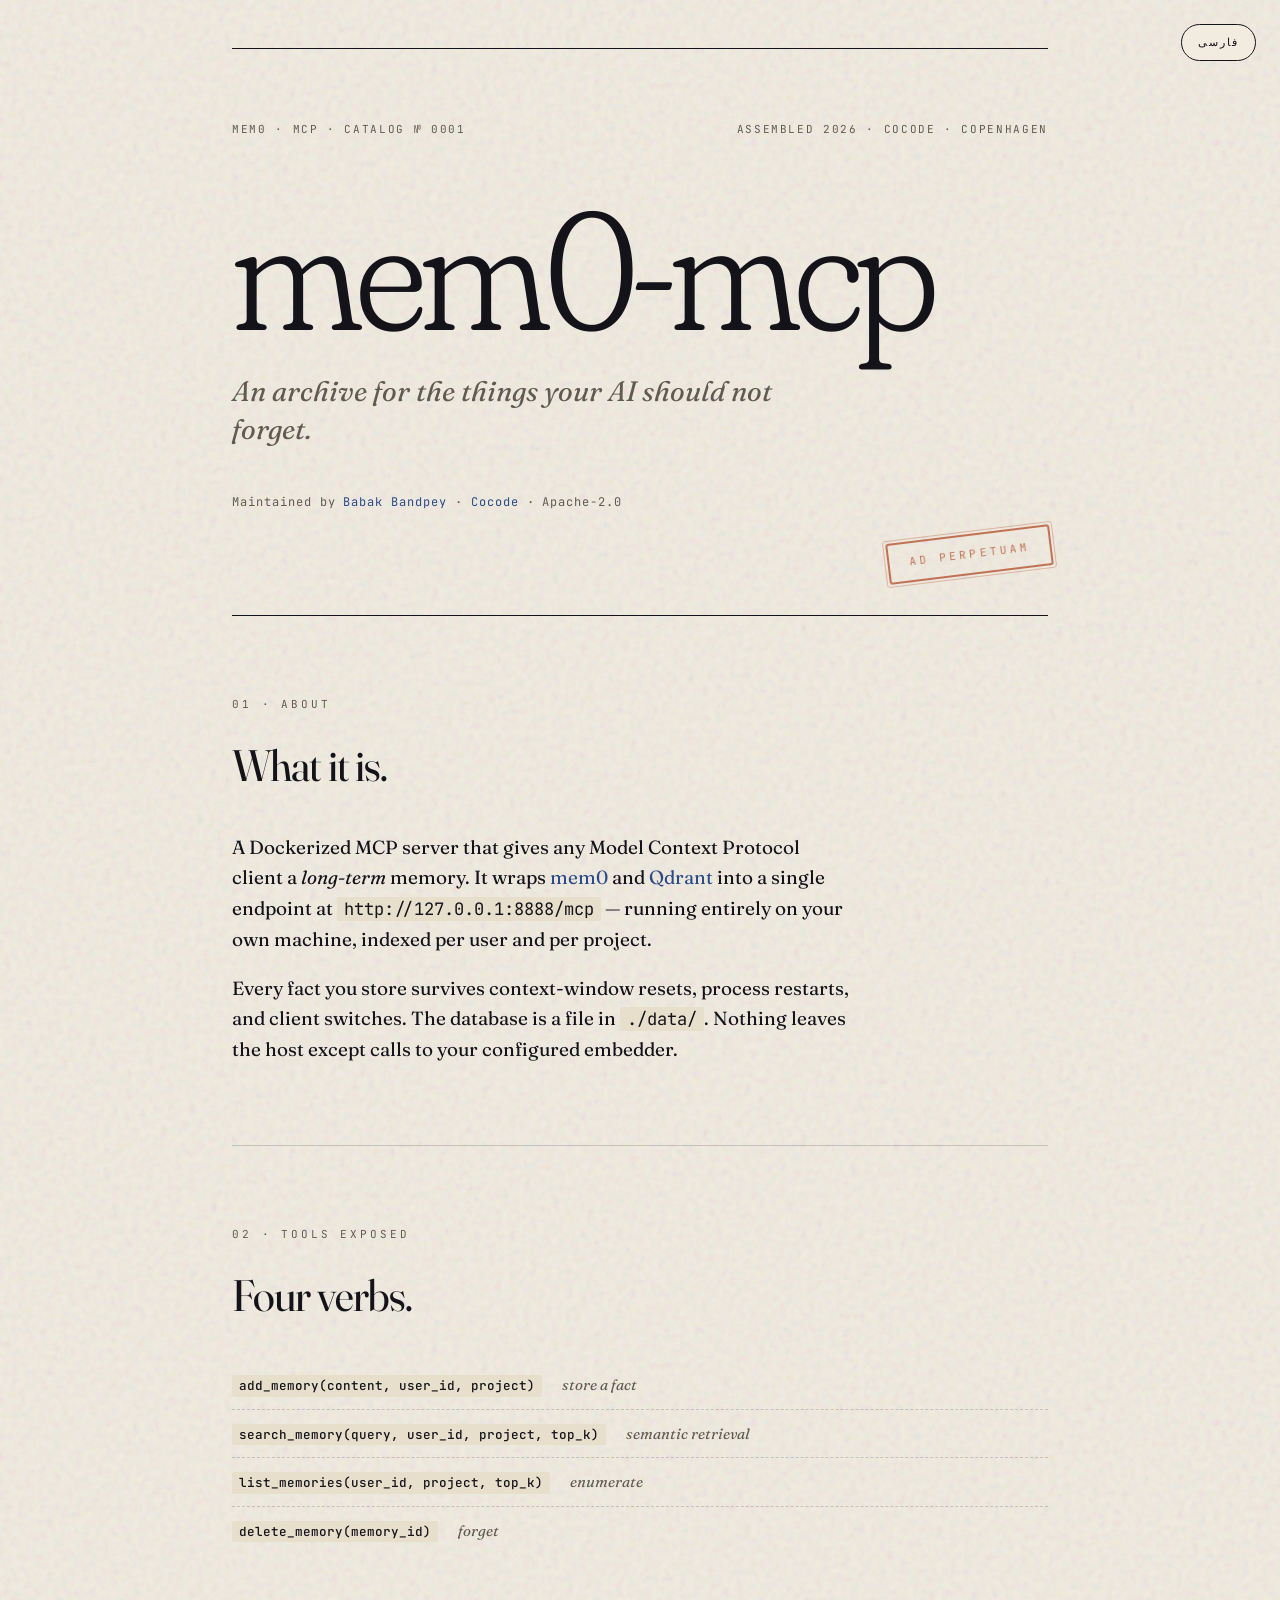
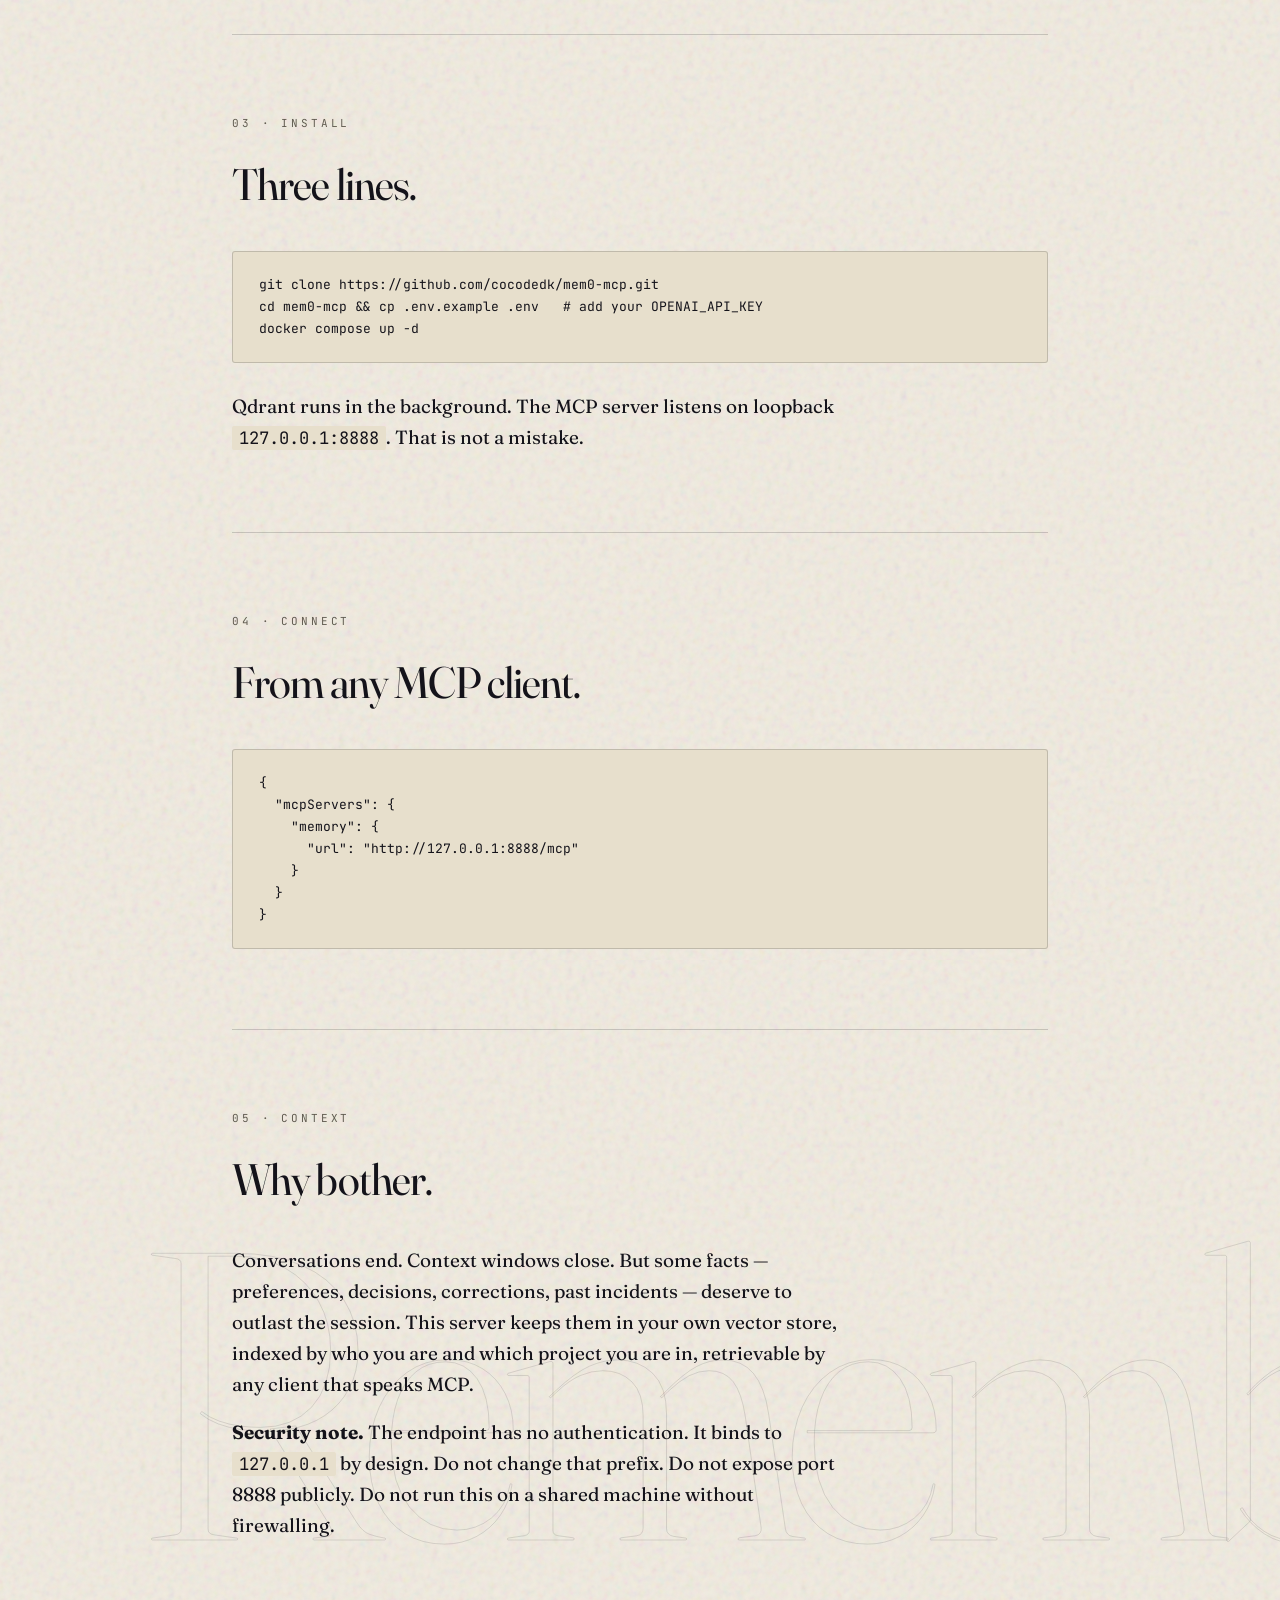
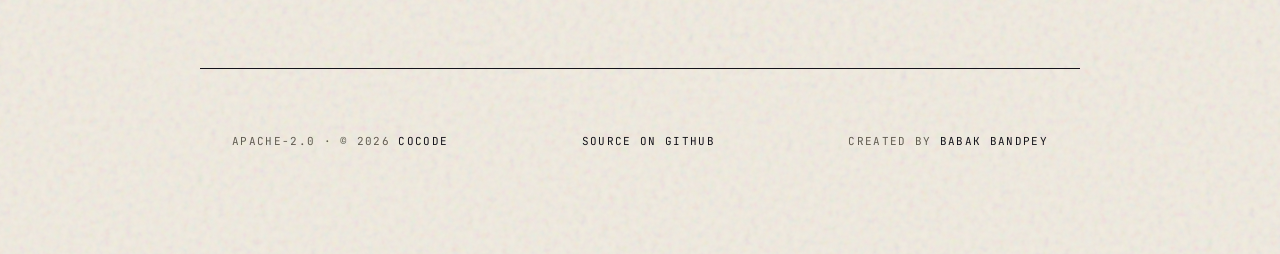
==== website/index.html @ 7f28f159 "feat: add bilingual GitHub Pages site with editorial archive design" ====
<!DOCTYPE html>
<html lang="en">
<head>
<meta charset="UTF-8" />
<meta name="viewport" content="width=device-width, initial-scale=1" />
<title>mem0-mcp — a long-term memory MCP server</title>
<meta name="description" content="A Dockerized MCP server that gives any Model Context Protocol client a durable, per-user memory. Wraps mem0 and Qdrant, runs on your own machine." />
<meta name="robots" content="index, follow" />
<link rel="canonical" href="https://cocodedk.github.io/mem0-mcp/" />
<link rel="alternate" hreflang="en" href="https://cocodedk.github.io/mem0-mcp/" />
<link rel="alternate" hreflang="fa" href="https://cocodedk.github.io/mem0-mcp/fa/" />
<link rel="alternate" hreflang="x-default" href="https://cocodedk.github.io/mem0-mcp/" />
<link rel="icon" type="image/svg+xml" href="favicon.svg" />

<meta property="og:type" content="website" />
<meta property="og:site_name" content="mem0-mcp" />
<meta property="og:title" content="mem0-mcp — a long-term memory MCP server" />
<meta property="og:description" content="A Dockerized MCP server that gives any Model Context Protocol client a durable, per-user memory." />
<meta property="og:url" content="https://cocodedk.github.io/mem0-mcp/" />
<meta property="og:locale" content="en_US" />
<meta property="og:locale:alternate" content="fa_IR" />
<meta name="twitter:card" content="summary" />
<meta name="twitter:title" content="mem0-mcp — a long-term memory MCP server" />
<meta name="twitter:description" content="A Dockerized MCP server that gives any Model Context Protocol client a durable, per-user memory." />

<link rel="preconnect" href="https://fonts.googleapis.com" />
<link rel="preconnect" href="https://fonts.gstatic.com" crossorigin />
<link href="https://fonts.googleapis.com/css2?family=Fraunces:ital,opsz,wght,SOFT,WONK@0,9..144,300..700,0..100,0..1;1,9..144,300..700,0..100,0..1&family=JetBrains+Mono:wght@400;500&display=swap" rel="stylesheet" />
<link rel="stylesheet" href="styles.css" />

<script type="application/ld+json">
{
  "@context": "https://schema.org",
  "@type": "SoftwareApplication",
  "name": "mem0-mcp",
  "description": "A Dockerized MCP server that gives any Model Context Protocol client a durable, per-user memory. Wraps mem0 and Qdrant, runs on your own machine.",
  "url": "https://cocodedk.github.io/mem0-mcp/",
  "downloadUrl": "https://github.com/cocodedk/mem0-mcp",
  "applicationCategory": "DeveloperApplication",
  "operatingSystem": "Linux, macOS, Windows",
  "offers": { "@type": "Offer", "price": "0", "priceCurrency": "USD" },
  "author": {
    "@type": "Person",
    "name": "Babak Bandpey",
    "url": "https://cocode.dk",
    "sameAs": ["https://linkedin.com/in/babakbandpey", "https://github.com/cocodedk"]
  },
  "codeRepository": "https://github.com/cocodedk/mem0-mcp"
}
</script>
</head>
<body>
<a href="fa/" class="lang">فارسی</a>

<main class="container">
  <header class="hero">
    <div class="hero__meta">
      <span class="reveal reveal-1">MEM0 · MCP · CATALOG &#8470; 0001</span>
      <span class="reveal reveal-1">Assembled 2026 · Cocode · Copenhagen</span>
    </div>
    <h1 class="hero__title reveal reveal-2">mem0-mcp</h1>
    <p class="hero__subtitle reveal reveal-3">An archive for the things your AI should not forget.</p>
    <p class="hero__byline reveal reveal-4">Maintained by <a href="https://linkedin.com/in/babakbandpey" target="_blank" rel="noreferrer">Babak Bandpey</a> &middot; <a href="https://cocode.dk" target="_blank" rel="noreferrer">Cocode</a> &middot; Apache-2.0</p>
    <div class="hero__stamp stamp-in">Ad Perpetuam</div>
  </header>

  <section>
    <p class="section__num">01 &middot; About</p>
    <h2 class="section__title">What it is.</h2>
    <div class="prose">
      <p>A Dockerized MCP server that gives any Model Context Protocol client a <em>long-term</em> memory. It wraps <a href="https://github.com/mem0ai/mem0" target="_blank" rel="noreferrer">mem0</a> and <a href="https://qdrant.tech" target="_blank" rel="noreferrer">Qdrant</a> into a single endpoint at <code>http://127.0.0.1:8888/mcp</code> &mdash; running entirely on your own machine, indexed per user and per project.</p>
      <p>Every fact you store survives context-window resets, process restarts, and client switches. The database is a file in <code>./data/</code>. Nothing leaves the host except calls to your configured embedder.</p>
    </div>
  </section>

  <section>
    <p class="section__num">02 &middot; Tools exposed</p>
    <h2 class="section__title">Four verbs.</h2>
    <ul class="tools">
      <li><code>add_memory(content, user_id, project)</code> <span>store a fact</span></li>
      <li><code>search_memory(query, user_id, project, top_k)</code> <span>semantic retrieval</span></li>
      <li><code>list_memories(user_id, project, top_k)</code> <span>enumerate</span></li>
      <li><code>delete_memory(memory_id)</code> <span>forget</span></li>
    </ul>
  </section>

  <section>
    <p class="section__num">03 &middot; Install</p>
    <h2 class="section__title">Three lines.</h2>
<pre><code>git clone https://github.com/cocodedk/mem0-mcp.git
cd mem0-mcp &amp;&amp; cp .env.example .env   # add your OPENAI_API_KEY
docker compose up -d</code></pre>
    <div class="prose">
      <p style="margin-top: 28px;">Qdrant runs in the background. The MCP server listens on loopback <code>127.0.0.1:8888</code>. That is not a mistake.</p>
    </div>
  </section>

  <section>
    <p class="section__num">04 &middot; Connect</p>
    <h2 class="section__title">From any MCP client.</h2>
<pre><code>{
  "mcpServers": {
    "memory": {
      "url": "http://127.0.0.1:8888/mcp"
    }
  }
}</code></pre>
  </section>

  <section>
    <p class="section__num">05 &middot; Context</p>
    <h2 class="section__title">Why bother.</h2>
    <div class="prose">
      <p>Conversations end. Context windows close. But some facts &mdash; preferences, decisions, corrections, past incidents &mdash; deserve to outlast the session. This server keeps them in your own vector store, indexed by who you are and which project you are in, retrievable by any client that speaks MCP.</p>
      <p><strong>Security note.</strong> The endpoint has no authentication. It binds to <code>127.0.0.1</code> by design. Do not change that prefix. Do not expose port 8888 publicly. Do not run this on a shared machine without firewalling.</p>
    </div>
  </section>

  <div class="ghost" aria-hidden="true">Remember.</div>
</main>

<footer class="container">
  <span>Apache-2.0 &middot; &copy; 2026 <a href="https://cocode.dk" target="_blank" rel="noreferrer">Cocode</a></span>
  <span><a href="https://github.com/cocodedk/mem0-mcp" target="_blank" rel="noreferrer">Source on GitHub</a></span>
  <span>Created by <a href="https://linkedin.com/in/babakbandpey" target="_blank" rel="noreferrer">Babak Bandpey</a></span>
</footer>
</body>
</html>
---- website/styles.css ----
:root {
  --paper: #f1ebe0;
  --paper-dim: #e7dfcc;
  --ink: #14131a;
  --ink-dim: #605b50;
  --ink-rule: rgba(20, 19, 26, 0.18);
  --accent: #2a4b86;
  --stamp: #b34e2a;
  --serif: 'Fraunces', 'EB Garamond', Georgia, serif;
  --mono: 'JetBrains Mono', ui-monospace, Menlo, monospace;
}

* { box-sizing: border-box; margin: 0; padding: 0; }
html { scroll-behavior: smooth; }

body {
  background-color: var(--paper);
  background-image: url("data:image/svg+xml,%3Csvg viewBox='0 0 200 200' xmlns='http://www.w3.org/2000/svg'%3E%3Cfilter id='n'%3E%3CfeTurbulence type='fractalNoise' baseFrequency='0.9' numOctaves='2' stitchTiles='stitch'/%3E%3C/filter%3E%3Crect width='100%25' height='100%25' filter='url(%23n)' opacity='0.16'/%3E%3C/svg%3E");
  color: var(--ink);
  font-family: var(--serif);
  font-size: 18px;
  line-height: 1.55;
  min-height: 100vh;
  overflow-x: hidden;
}

a {
  color: var(--accent);
  text-decoration: none;
  background-image: linear-gradient(var(--accent), var(--accent));
  background-size: 0 1px;
  background-repeat: no-repeat;
  background-position: 0 100%;
  transition: background-size 0.3s ease;
}
a:hover { background-size: 100% 1px; }

.container { max-width: 880px; margin: 0 auto; padding: 48px 32px; position: relative; }

.hero {
  position: relative;
  padding: 72px 0 104px;
  border-top: 1px solid var(--ink);
  border-bottom: 1px solid var(--ink);
}
.hero__meta {
  display: flex; justify-content: space-between; gap: 24px;
  font-family: var(--mono); font-size: 11px;
  text-transform: uppercase; letter-spacing: 0.15em;
  color: var(--ink-dim); margin-bottom: 56px;
}
.hero__title {
  font-family: var(--serif);
  font-weight: 300;
  font-size: clamp(64px, 14vw, 168px);
  line-height: 0.9;
  letter-spacing: -0.035em;
  margin-bottom: 28px;
  font-variation-settings: "SOFT" 100, "WONK" 1, "opsz" 144;
}
.hero__subtitle {
  font-family: var(--serif); font-style: italic;
  font-size: clamp(20px, 3vw, 28px);
  color: var(--ink-dim); max-width: 560px;
  margin-bottom: 44px; line-height: 1.35;
}
.hero__byline {
  font-family: var(--mono); font-size: 12px;
  letter-spacing: 0.08em; color: var(--ink-dim);
}

.hero__stamp {
  position: absolute; right: -4px; bottom: 40px;
  transform: rotate(-7deg);
  border: 2px solid var(--stamp); color: var(--stamp);
  padding: 10px 20px;
  font-family: var(--mono); font-size: 11px;
  letter-spacing: 0.28em; text-transform: uppercase;
  opacity: 0.78; border-radius: 3px;
}
.hero__stamp::before {
  content: ''; position: absolute; inset: -5px;
  border: 1.5px solid var(--stamp);
  border-radius: 3px; opacity: 0.42;
}

section { padding: 80px 0; border-bottom: 1px solid var(--ink-rule); }
section:last-of-type { border-bottom: none; }
.section__num {
  font-family: var(--mono); font-size: 11px;
  letter-spacing: 0.26em; text-transform: uppercase;
  color: var(--ink-dim); margin-bottom: 18px;
}
.section__title {
  font-family: var(--serif); font-weight: 400;
  font-size: clamp(28px, 4.2vw, 44px);
  letter-spacing: -0.02em; margin-bottom: 32px;
  font-variation-settings: "opsz" 96;
}

.prose { max-width: 620px; }
.prose p + p { margin-top: 18px; }
.prose p { font-size: 19px; line-height: 1.62; }

.tools { font-family: var(--mono); font-size: 14px; list-style: none; margin-top: 28px; }
.tools li {
  padding: 12px 0; border-bottom: 1px dashed var(--ink-rule);
  display: flex; gap: 20px; align-items: baseline;
}
.tools li:last-child { border-bottom: none; }
.tools code { font-weight: 500; color: var(--ink); }
.tools span { color: var(--ink-dim); font-family: var(--serif); font-style: italic; font-size: 15px; }

pre {
  font-family: var(--mono); font-size: 13px;
  background: var(--paper-dim); border: 1px solid var(--ink-rule);
  padding: 22px 26px; margin-top: 28px;
  overflow-x: auto; border-radius: 3px; line-height: 1.7;
}
code { font-family: var(--mono); }
p code, li code { background: var(--paper-dim); padding: 1px 7px; border-radius: 2px; font-size: 0.9em; }

.ghost {
  position: absolute; bottom: 8vh; left: -5vw;
  font-family: var(--serif); font-weight: 300;
  font-size: clamp(140px, 32vw, 460px);
  line-height: 1; letter-spacing: -0.055em;
  color: transparent;
  -webkit-text-stroke: 1px rgba(20, 19, 26, 0.12);
  pointer-events: none; user-select: none; z-index: -1;
  font-variation-settings: "opsz" 144, "WONK" 1;
}

footer.container {
  padding: 64px 32px 104px; border-top: 1px solid var(--ink);
  font-family: var(--mono); font-size: 11px;
  letter-spacing: 0.12em; text-transform: uppercase;
  color: var(--ink-dim);
  display: flex; justify-content: space-between; gap: 24px; flex-wrap: wrap;
}
footer a { color: var(--ink); }

.lang {
  position: fixed; top: 24px; right: 24px; z-index: 10;
  font-family: var(--mono); font-size: 11px;
  letter-spacing: 0.18em; text-transform: uppercase;
  background: var(--paper); padding: 9px 16px;
  border: 1px solid var(--ink); color: var(--ink);
  border-radius: 999px;
}
.lang:hover { background: var(--ink); color: var(--paper); background-image: none; }

.reveal { animation: rise 0.75s cubic-bezier(0.2, 0.8, 0.2, 1) both; }
.reveal-1 { animation-delay: 0.05s; }
.reveal-2 { animation-delay: 0.2s; }
.reveal-3 { animation-delay: 0.35s; }
.reveal-4 { animation-delay: 0.5s; }
@keyframes rise {
  from { opacity: 0; transform: translateY(18px); }
  to   { opacity: 1; transform: translateY(0); }
}

.stamp-in { animation: stamp 0.9s 0.9s cubic-bezier(0.5, 0, 0.3, 1.3) both; }
@keyframes stamp {
  from { opacity: 0; transform: rotate(-7deg) scale(1.15); }
  55%  { opacity: 0.9; transform: rotate(-5deg) scale(0.92); }
  to   { opacity: 0.78; transform: rotate(-7deg) scale(1); }
}

@media (prefers-reduced-motion: reduce) {
  .reveal, .stamp-in { animation: none; }
  .stamp-in { opacity: 0.78; }
}

[dir="rtl"] body { font-family: 'Vazirmatn', system-ui, sans-serif; }
[dir="rtl"] .hero__title,
[dir="rtl"] .hero__subtitle,
[dir="rtl"] .section__title {
  font-family: 'Vazirmatn', serif; font-weight: 500; letter-spacing: 0;
}
[dir="rtl"] .hero__title { font-size: clamp(48px, 11vw, 120px); line-height: 1; font-weight: 300; }
[dir="rtl"] .hero__subtitle { font-style: normal; font-weight: 400; }
[dir="rtl"] .tools span { font-family: 'Vazirmatn', serif; font-style: normal; }
[dir="rtl"] .hero__stamp { right: auto; left: -4px; transform: rotate(7deg); }
[dir="rtl"] .stamp-in { animation-name: stampRtl; }
@keyframes stampRtl {
  from { opacity: 0; transform: rotate(7deg) scale(1.15); }
  55%  { opacity: 0.9; transform: rotate(5deg) scale(0.92); }
  to   { opacity: 0.78; transform: rotate(7deg) scale(1); }
}
[dir="rtl"] pre, [dir="rtl"] .tools { direction: ltr; text-align: left; }
[dir="rtl"] .ghost { left: auto; right: -5vw; }
[dir="rtl"] .lang { right: auto; left: 24px; }

@media (max-width: 640px) {
  .container { padding: 32px 20px; }
  .hero { padding: 48px 0 80px; }
  .hero__meta { flex-direction: column; gap: 8px; margin-bottom: 36px; }
  .hero__stamp { right: 12px; bottom: 16px; font-size: 9px; padding: 7px 14px; letter-spacing: 0.2em; }
  [dir="rtl"] .hero__stamp { left: 12px; right: auto; }
  section { padding: 56px 0; }
  footer.container { padding: 48px 20px 72px; flex-direction: column; gap: 14px; }
  .ghost { display: none; }
  .lang { top: 16px; right: 16px; padding: 7px 12px; }
  [dir="rtl"] .lang { left: 16px; right: auto; }
}
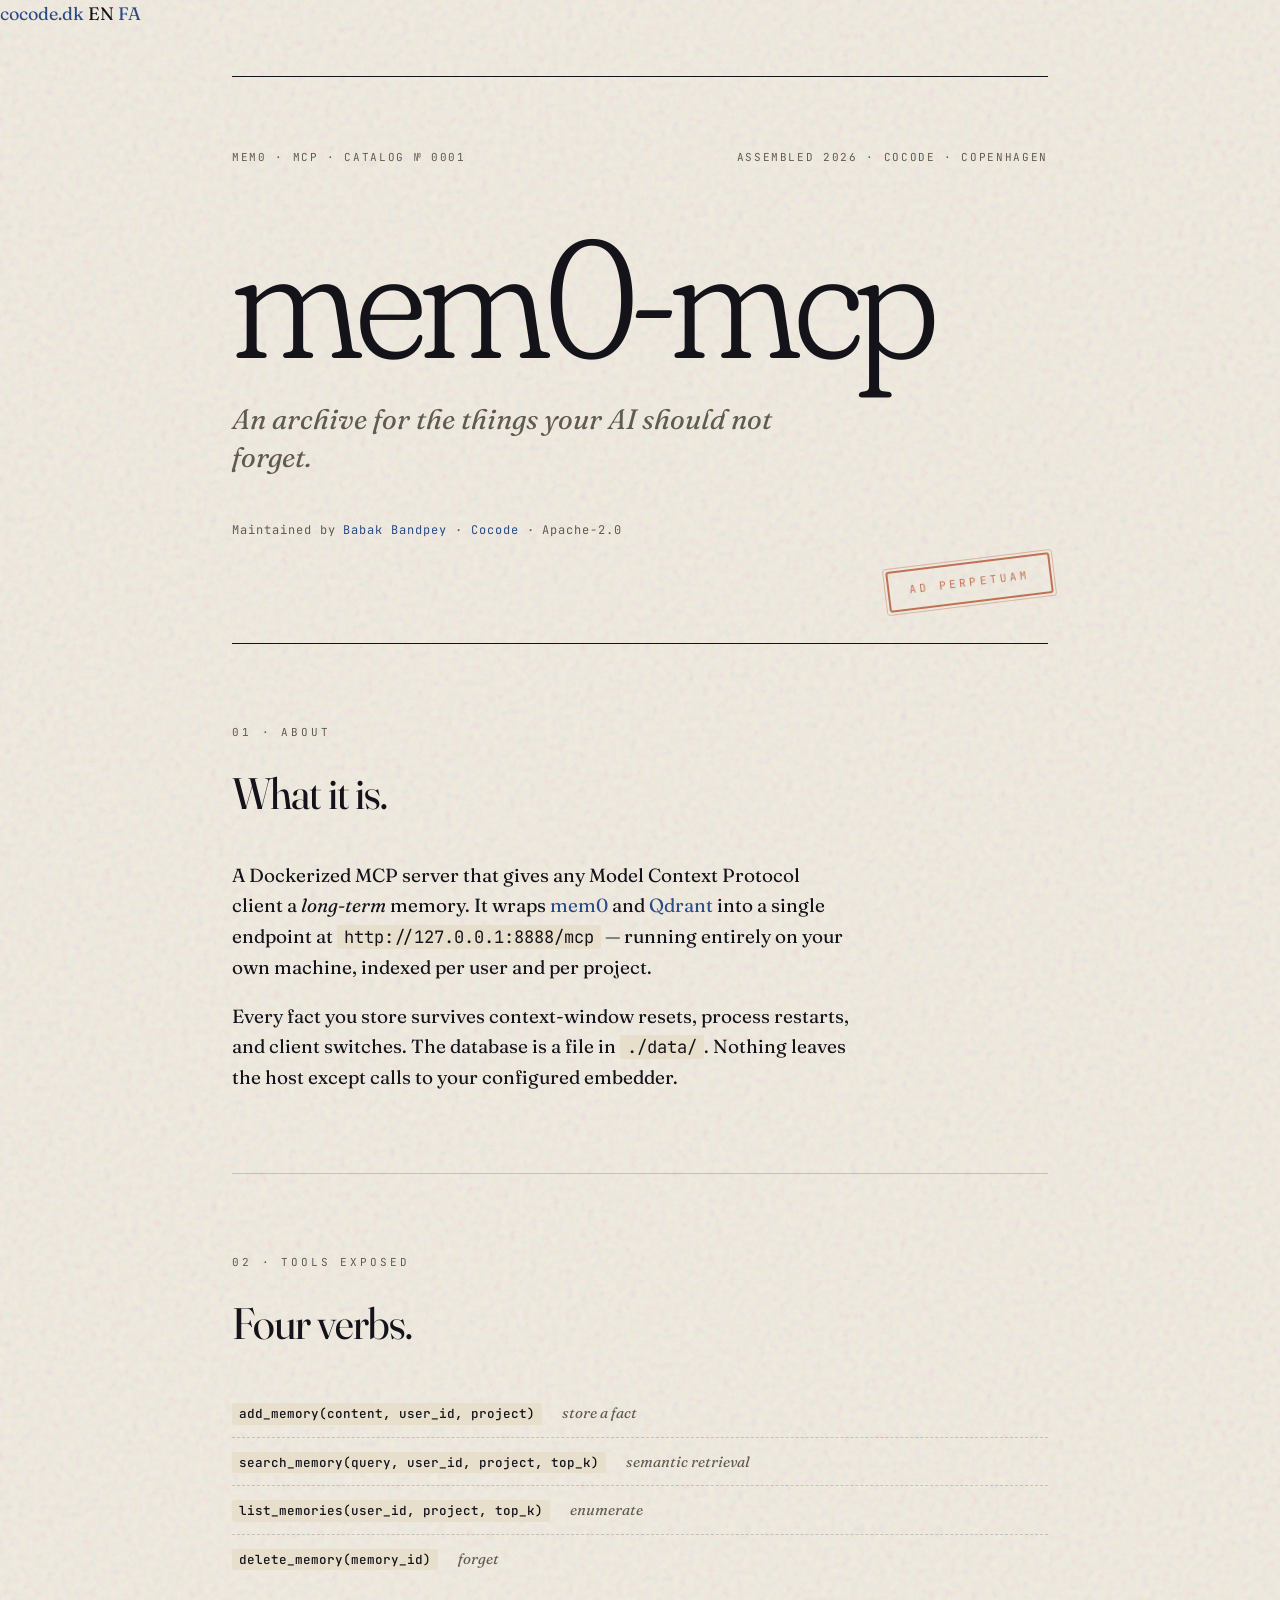
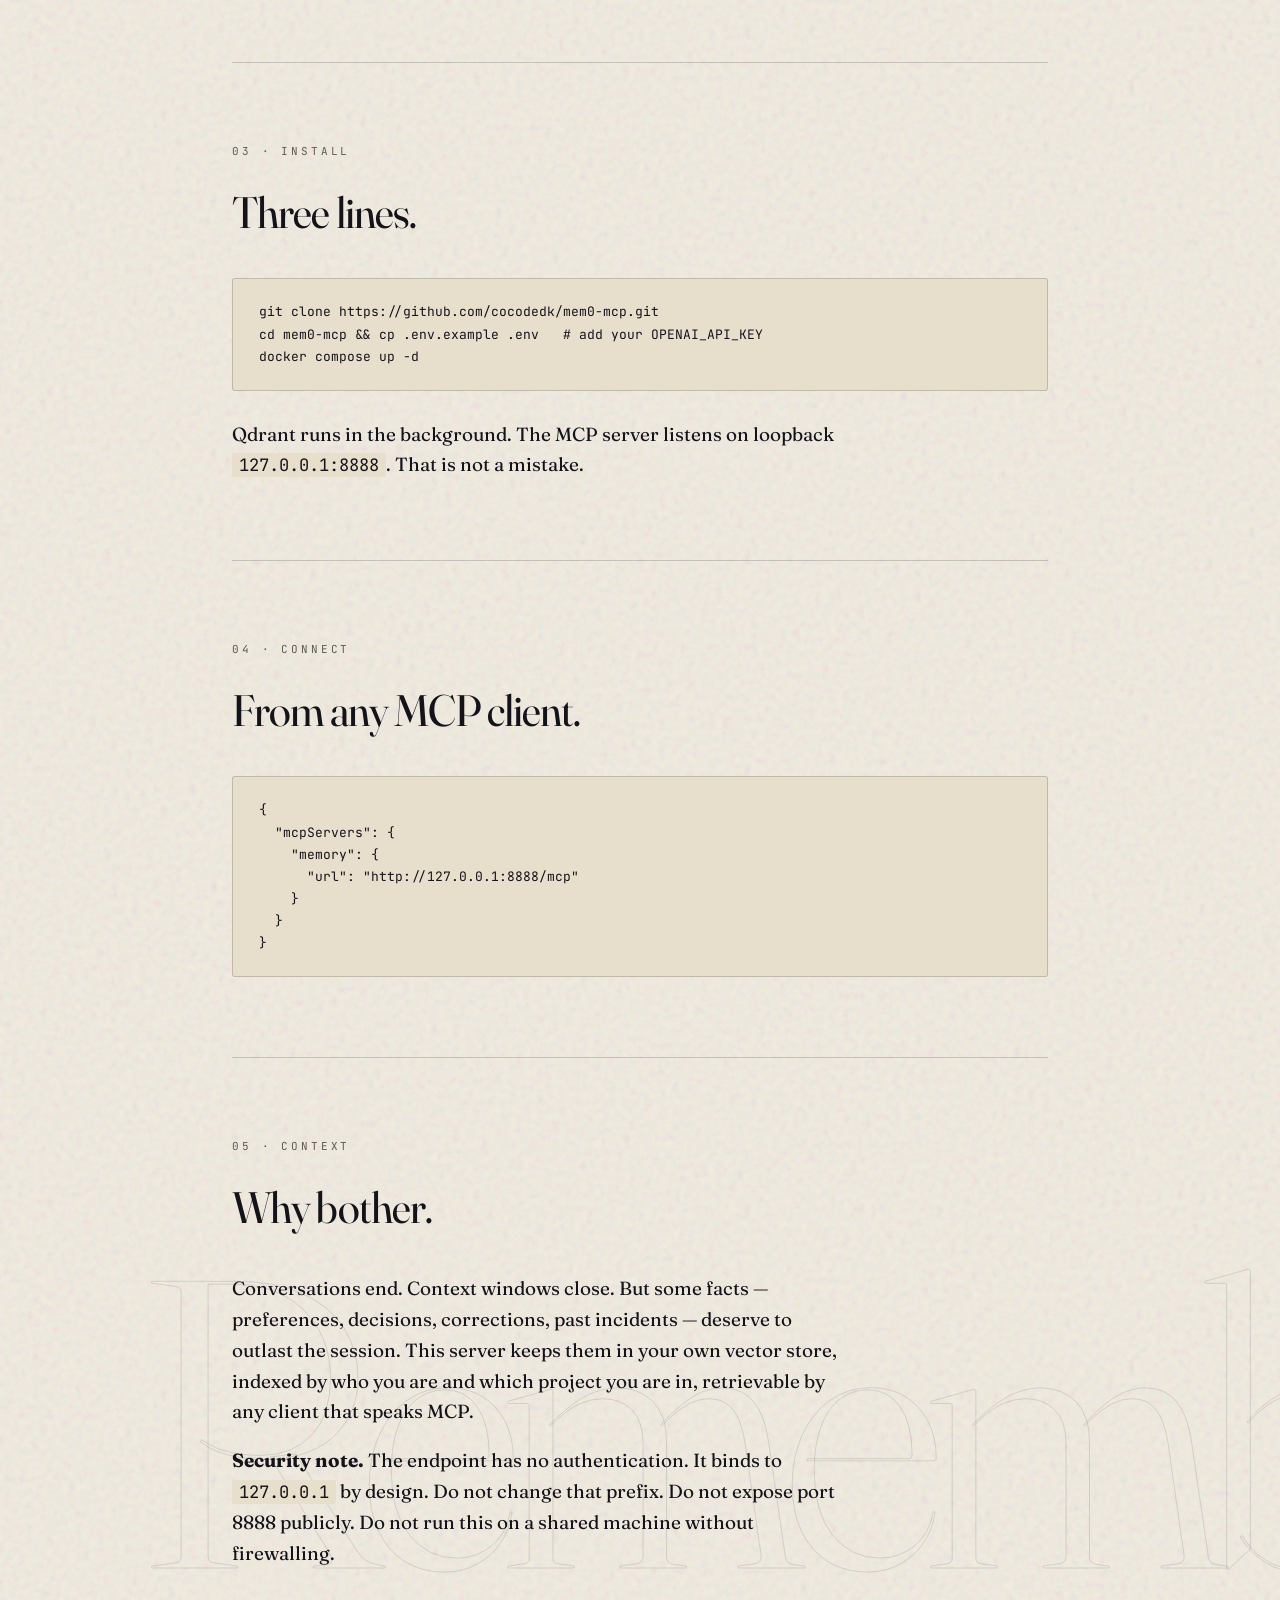
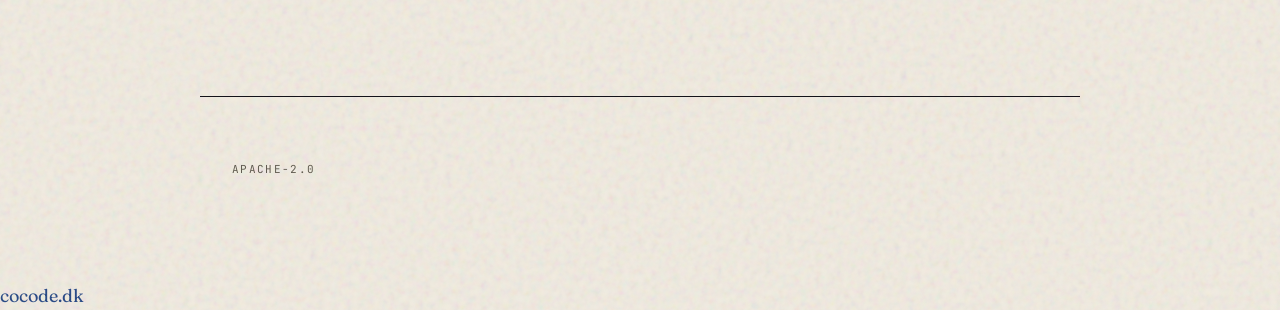
==== commit 61359eed: "feat(site): wear the cocode.dk family frame <cocode-head> replaces the fixed language-switch pill (E" ====
--- a/website/index.html
+++ b/website/index.html
@@ -6,17 +6,17 @@
 <title>mem0-mcp — a long-term memory MCP server</title>
 <meta name="description" content="A Dockerized MCP server that gives any Model Context Protocol client a durable, per-user memory. Wraps mem0 and Qdrant, runs on your own machine." />
 <meta name="robots" content="index, follow" />
-<link rel="canonical" href="https://cocodedk.github.io/mem0-mcp/" />
-<link rel="alternate" hreflang="en" href="https://cocodedk.github.io/mem0-mcp/" />
-<link rel="alternate" hreflang="fa" href="https://cocodedk.github.io/mem0-mcp/fa/" />
-<link rel="alternate" hreflang="x-default" href="https://cocodedk.github.io/mem0-mcp/" />
+<link rel="canonical" href="https://mem0.cocode.dk/" />
+<link rel="alternate" hreflang="en" href="https://mem0.cocode.dk/" />
+<link rel="alternate" hreflang="fa" href="https://mem0.cocode.dk/fa/" />
+<link rel="alternate" hreflang="x-default" href="https://mem0.cocode.dk/" />
 <link rel="icon" type="image/svg+xml" href="favicon.svg" />
 
 <meta property="og:type" content="website" />
 <meta property="og:site_name" content="mem0-mcp" />
 <meta property="og:title" content="mem0-mcp — a long-term memory MCP server" />
 <meta property="og:description" content="A Dockerized MCP server that gives any Model Context Protocol client a durable, per-user memory." />
-<meta property="og:url" content="https://cocodedk.github.io/mem0-mcp/" />
+<meta property="og:url" content="https://mem0.cocode.dk/" />
 <meta property="og:locale" content="en_US" />
 <meta property="og:locale:alternate" content="fa_IR" />
 <meta name="twitter:card" content="summary" />
@@ -27,6 +27,8 @@
 <link rel="preconnect" href="https://fonts.gstatic.com" crossorigin />
 <link href="https://fonts.googleapis.com/css2?family=Fraunces:ital,opsz,wght,SOFT,WONK@0,9..144,300..700,0..100,0..1;1,9..144,300..700,0..100,0..1&family=JetBrains+Mono:wght@400;500&display=swap" rel="stylesheet" />
 <link rel="stylesheet" href="styles.css" />
+<link rel="stylesheet" href="https://brand.cocode.dk/v1.css">
+<script type="module" src="https://brand.cocode.dk/v1.js"></script>
 
 <script type="application/ld+json">
 {
@@ -34,7 +36,7 @@
   "@type": "SoftwareApplication",
   "name": "mem0-mcp",
   "description": "A Dockerized MCP server that gives any Model Context Protocol client a durable, per-user memory. Wraps mem0 and Qdrant, runs on your own machine.",
-  "url": "https://cocodedk.github.io/mem0-mcp/",
+  "url": "https://mem0.cocode.dk/",
   "downloadUrl": "https://github.com/cocodedk/mem0-mcp",
   "applicationCategory": "DeveloperApplication",
   "operatingSystem": "Linux, macOS, Windows",
@@ -50,7 +52,11 @@
 </script>
 </head>
 <body>
-<a href="fa/" class="lang">فارسی</a>
+<cocode-head project="mem0-mcp" accent="#2a4b86" on-accent="#f1ebe0">
+  <a href="https://cocode.dk">cocode.dk</a>
+  <span class="on">EN</span>
+  <a href="fa/" hreflang="fa">FA</a>
+</cocode-head>
 
 <main class="container">
   <header class="hero">
@@ -120,9 +126,11 @@
 </main>
 
 <footer class="container">
-  <span>Apache-2.0 &middot; &copy; 2026 <a href="https://cocode.dk" target="_blank" rel="noreferrer">Cocode</a></span>
-  <span><a href="https://github.com/cocodedk/mem0-mcp" target="_blank" rel="noreferrer">Source on GitHub</a></span>
-  <span>Created by <a href="https://linkedin.com/in/babakbandpey" target="_blank" rel="noreferrer">Babak Bandpey</a></span>
+  <span>Apache-2.0</span>
 </footer>
+
+<cocode-foot repo="cocodedk/mem0-mcp">
+  <a href="https://cocode.dk">cocode.dk</a>
+</cocode-foot>
 </body>
 </html>
--- a/website/styles.css
+++ b/website/styles.css
@@ -36,6 +36,9 @@
 a:hover { background-size: 100% 1px; }
 
 .container { max-width: 880px; margin: 0 auto; padding: 48px 32px; position: relative; }
+
+/* The cocode.dk frame (brand.cocode.dk) lines up with this column; keep the gutters in step. */
+cocode-head, cocode-foot { --cocode-max: 880px; --cocode-gutter: 32px; }
 
 .hero {
   position: relative;
@@ -138,18 +141,6 @@
   color: var(--ink-dim);
   display: flex; justify-content: space-between; gap: 24px; flex-wrap: wrap;
 }
-footer a { color: var(--ink); }
-
-.lang {
-  position: fixed; top: 24px; right: 24px; z-index: 10;
-  font-family: var(--mono); font-size: 11px;
-  letter-spacing: 0.18em; text-transform: uppercase;
-  background: var(--paper); padding: 9px 16px;
-  border: 1px solid var(--ink); color: var(--ink);
-  border-radius: 999px;
-}
-.lang:hover { background: var(--ink); color: var(--paper); background-image: none; }
-
 .reveal { animation: rise 0.75s cubic-bezier(0.2, 0.8, 0.2, 1) both; }
 .reveal-1 { animation-delay: 0.05s; }
 .reveal-2 { animation-delay: 0.2s; }
@@ -190,10 +181,10 @@
 }
 [dir="rtl"] pre, [dir="rtl"] .tools { direction: ltr; text-align: left; }
 [dir="rtl"] .ghost { left: auto; right: -5vw; }
-[dir="rtl"] .lang { right: auto; left: 24px; }
 
 @media (max-width: 640px) {
   .container { padding: 32px 20px; }
+  cocode-head, cocode-foot { --cocode-gutter: 20px; }
   .hero { padding: 48px 0 80px; }
   .hero__meta { flex-direction: column; gap: 8px; margin-bottom: 36px; }
   .hero__stamp { right: 12px; bottom: 16px; font-size: 9px; padding: 7px 14px; letter-spacing: 0.2em; }
@@ -201,6 +192,4 @@
   section { padding: 56px 0; }
   footer.container { padding: 48px 20px 72px; flex-direction: column; gap: 14px; }
   .ghost { display: none; }
-  .lang { top: 16px; right: 16px; padding: 7px 12px; }
-  [dir="rtl"] .lang { left: 16px; right: auto; }
 }
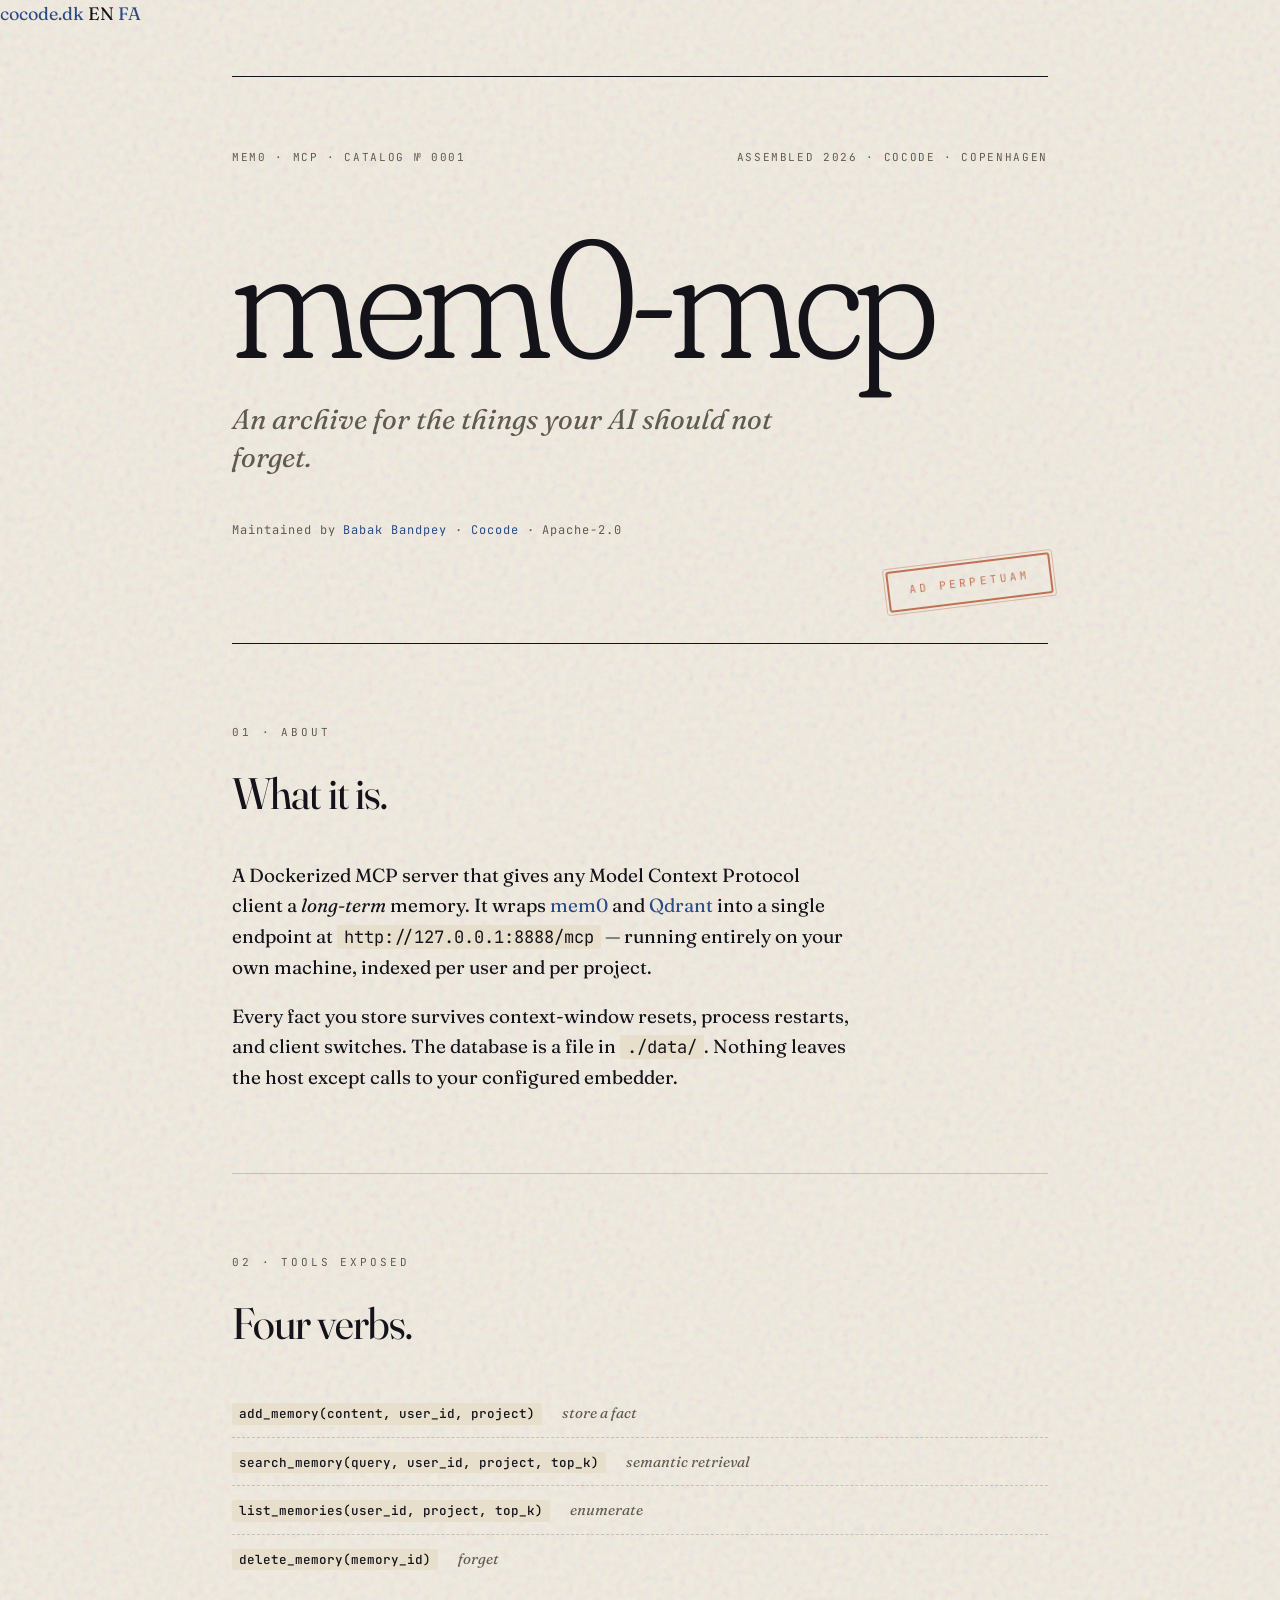
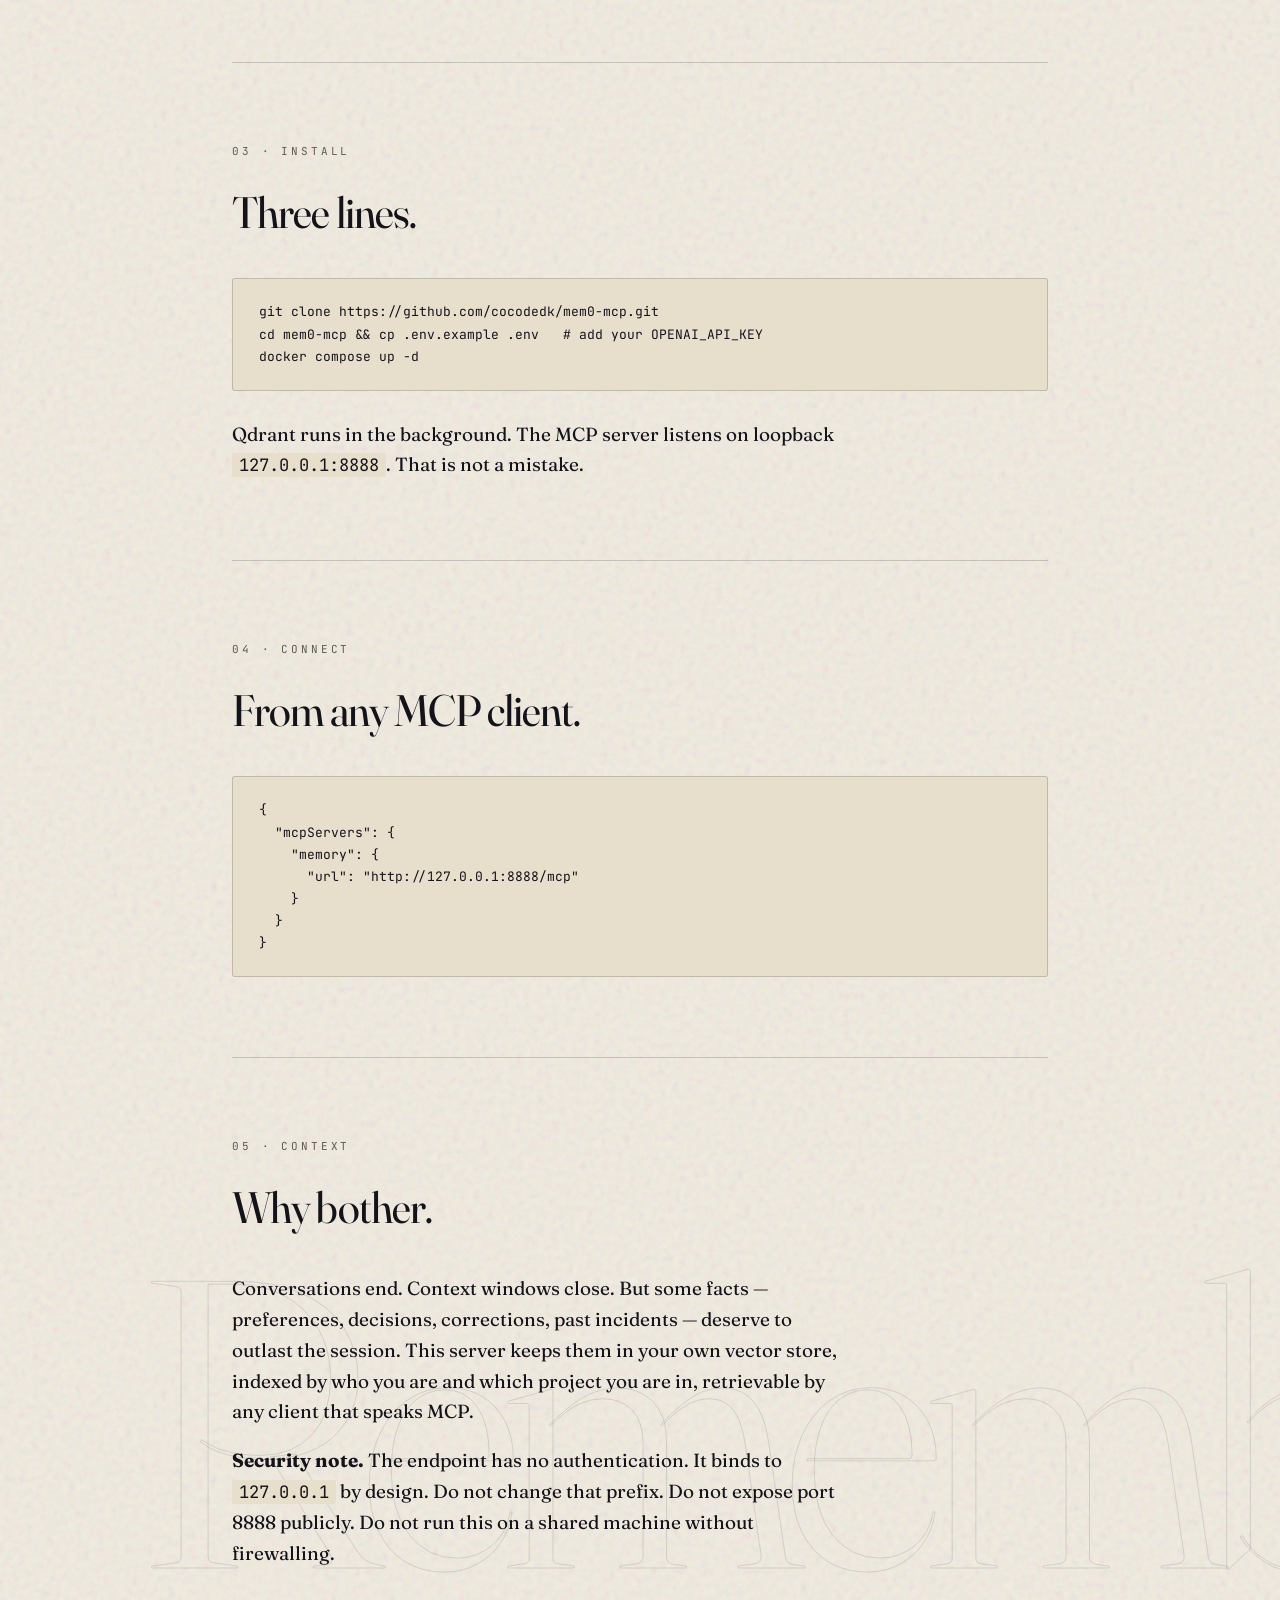
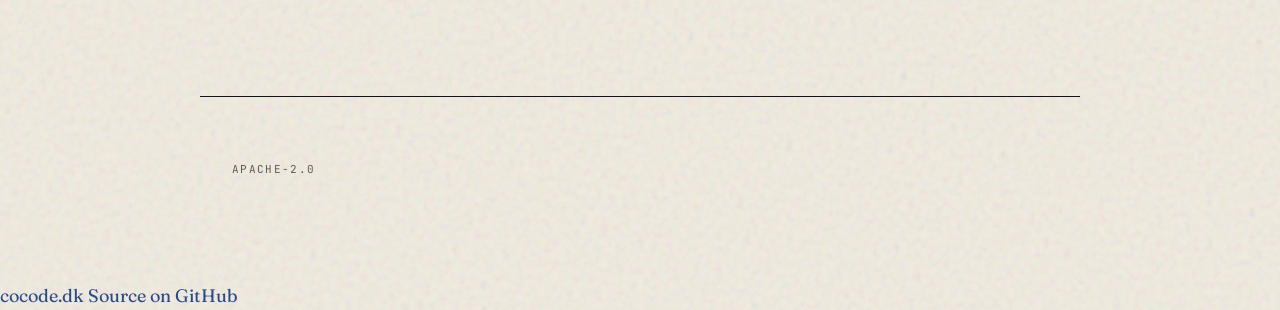
==== commit b0f8f1ed: "fix(site): keep the source link reachable without JavaScript The frame's own "Source code" link only" ====
--- a/website/index.html
+++ b/website/index.html
@@ -131,6 +131,7 @@
 
 <cocode-foot repo="cocodedk/mem0-mcp">
   <a href="https://cocode.dk">cocode.dk</a>
+  <a href="https://github.com/cocodedk/mem0-mcp">Source on GitHub</a>
 </cocode-foot>
 </body>
 </html>
